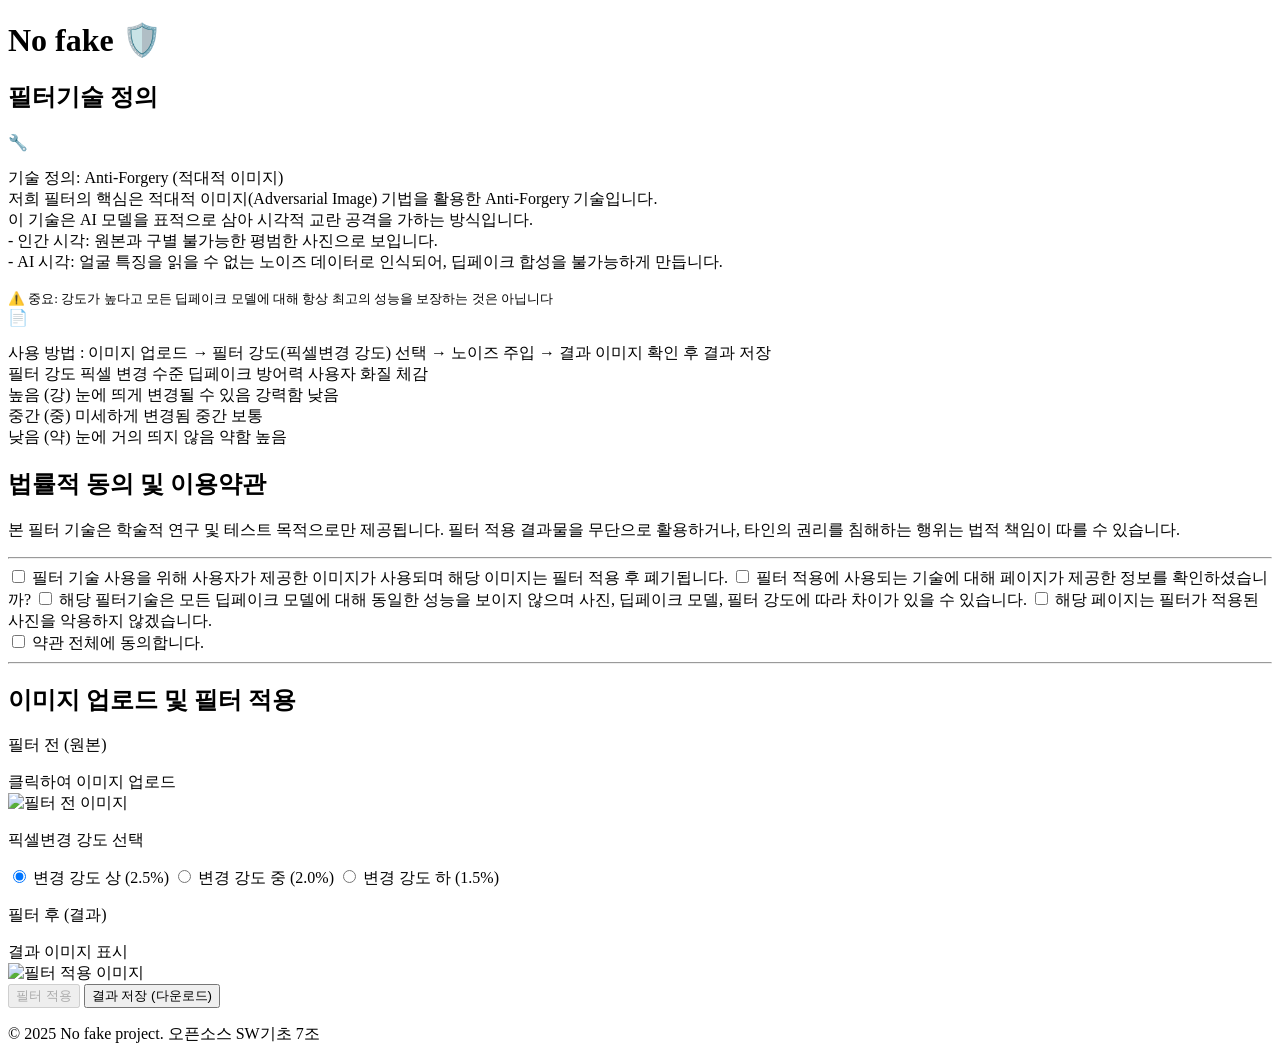
==== Code/index.html @ f8ef7f36 "Rename index.html to Code/index.html" ====
<!DOCTYPE html>
<html lang="ko">
<head>
  <meta charset="UTF-8">
  <title>No fake - 딥페이크 방지 필터</title>
  <link rel="stylesheet" href="style.css">
  <link href="https://fonts.googleapis.com/css2?family=Noto+Sans+KR:wght@400;700&display=swap" rel="stylesheet">
</head>
<body class="scroll-locked">
  <header>
    <h1>No fake 🛡️</h1>
  </header>
  
  <main>
    <section class="tech-section">
		<h2>필터기술 정의</h2>
			<div class="tech-cards">
				<div class="card">
					<span class="icon-text" aria-hidden="true">&#x1F527;</span>
					<p>
					기술 정의: Anti-Forgery (적대적 이미지) <br>
					저희 필터의 핵심은 적대적 이미지(Adversarial Image) 기법을 활용한 Anti-Forgery 기술입니다. <br>
					이 기술은 AI 모델을 표적으로 삼아 시각적 교란 공격을 가하는 방식입니다. <br>
					- 인간 시각: 원본과 구별 불가능한 평범한 사진으로 보입니다. <br>
					- AI 시각: 얼굴 특징을 읽을 수 없는 노이즈 데이터로 인식되어, 딥페이크 합성을 불가능하게 만듭니다.
					</p>
					<small>⚠️ 중요: 강도가 높다고 모든 딥페이크 모델에 대해 항상 최고의 성능을 보장하는 것은 아닙니다</small>
				</div>
				<div class="card">
					<span class="icon-text" aria-hidden="true">&#x1F4C4;</span>
					<p>
					사용 방법 : 이미지 업로드 → 필터 강도(픽셀변경 강도) 선택 → 노이즈 주입 → 결과 이미지 확인 후 결과 저장 <br>
					필터 강도	픽셀 변경 수준	딥페이크 방어력	사용자 화질 체감 <br>
					높음 (강)	눈에 띄게 변경될 수 있음	강력함	낮음 <br>
					중간 (중)	미세하게 변경됨	중간	보통 <br>
					낮음 (약)	눈에 거의 띄지 않음	약함	높음 
					</p>
				</div>
			</div>
    </section>

	<section class="terms">
		<h2>법률적 동의 및 이용약관</h2>
		<p class="terms-content">
		본 필터 기술은 학술적 연구 및 테스트 목적으로만 제공됩니다. 필터 적용 결과물을 무단으로 활용하거나, 타인의 권리를
		침해하는 행위는 법적 책임이 따를 수 있습니다.
		</p>
		<hr class="agree-divider">

		<div class="agree-group-sub">
			<label class="sub-agree-label">
				<input type="checkbox" class="required-agree"> 
				<span>
				필터 기술 사용을 위해 사용자가 제공한 이미지가 사용되며
				해당 이미지는 필터 적용 후 폐기됩니다.				
				</span>
			</label>
			<label class="sub-agree-label">
				<input type="checkbox" class="required-agree"> 
				<span>
				필터 적용에 사용되는 기술에 대해 페이지가 제공한 정보를 확인하셨습니까?
				</span>
			</label>
			<label class="sub-agree-label">
				<input type="checkbox" class="required-agree"> 
				<span>
				해당 필터기술은 모든 딥페이크 모델에 대해 동일한 성능을 보이지 않으며
				사진, 딥페이크 모델, 필터 강도에 따라 차이가 있을 수 있습니다.
				</span>
			</label>
			<label class="sub-agree-label">
				<input type="checkbox" class="required-agree"> 
				<span>
				해당 페이지는 필터가 적용된 사진을 악용하지 않겠습니다.
				</span> 
			</label>
		</div>
	  
	  
		<div class="agree-group-master">
        <label>
            <input type="checkbox" id="terms-agree-all"> 
            <span class="all-agree-text">약관 전체에 동의합니다.</span> </label>
		</div>
    </section>

    <hr>

    <section class="upload-control" id="upload-section">
      <h2>이미지 업로드 및 필터 적용</h2>
	  
	<input type="file" id="image-upload" accept="image/*" style="display: none;">

      <div class="filter-box">
        <label for="image-upload">
          <div class="image-box before">
            <p>필터 전 (원본)</p>
            <div class="image-viewer">
              <div class="image-placeholder" id="placeholder-before">
                  <span class="placeholder-text">클릭하여 이미지 업로드</span>
              </div>
              <img id="image-before" src="https://via.placeholder.com/250x150?text=Upload+Image" alt="필터 전 이미지" width="250" height="150">
            </div>
          </div>
        </label>

        <div class="slider-box">
          <p class="box-title">픽셀변경 강도 선택</p>
          <div class="radio-group">
            <label class="radio-label">
              <input type="radio" name="filter-strength" value="high" checked>
              <span>변경 강도 상 (2.5%)</span>
            </label>
            
            <label class="radio-label">
              <input type="radio" name="filter-strength" value="medium">
              <span>변경 강도 중 (2.0%)</span>
            </label>
            
            <label class="radio-label">
              <input type="radio" name="filter-strength" value="low">
              <span>변경 강도 하 (1.5%)</span>
            </label>
          </div>
        </div>

        <div class="image-box after">
          <p>필터 후 (결과)</p>
          <div class="image-viewer">
             <div class="image-placeholder" id="placeholder-after">
                <span class="placeholder-text">결과 이미지 표시</span>
            </div>
            <img id="image-after" src="https://via.placeholder.com/250x150?text=Filter+Applied" alt="필터 적용 이미지" width="250" height="150">
          </div>
        </div>
      </div>

      <div class="btn-box">
        <button id="btn-apply" class="primary" disabled>필터 적용</button>
        <button id="btn-download">결과 저장 (다운로드)</button>
      </div>
    </section>
		
	<script src="script.js"></script>
  </main>

  <footer>
    <p>© 2025 No fake project. 오픈소스 SW기초 7조</p>
  </footer>
</body>
</html>
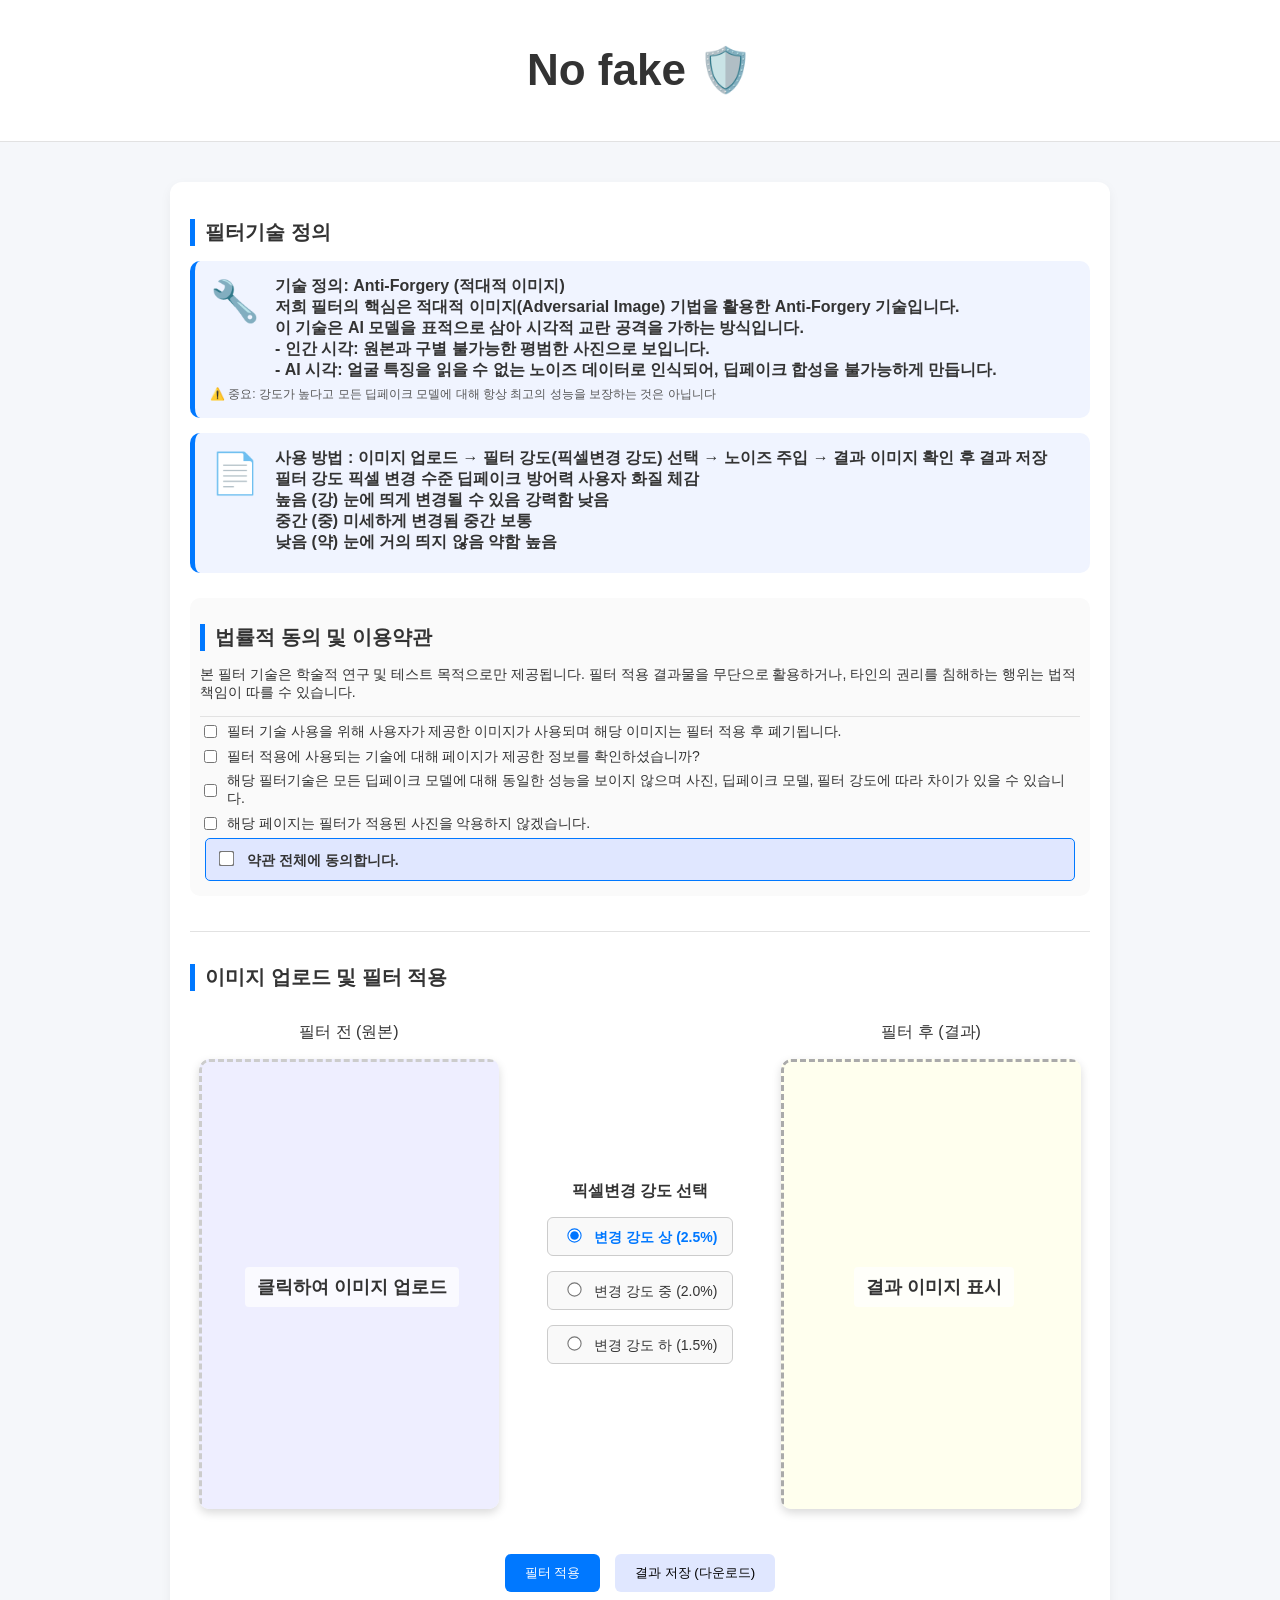
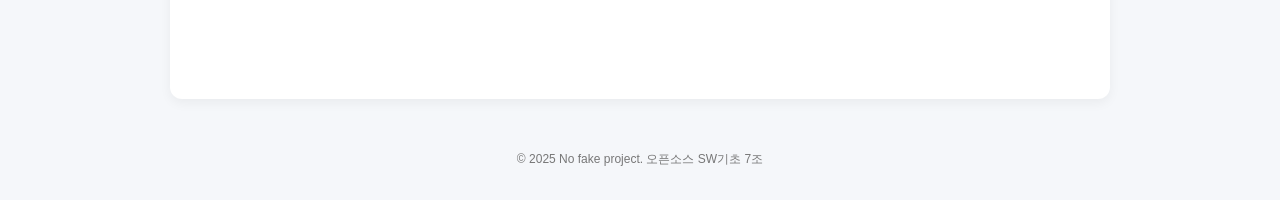
==== commit 2eab6555: "Enable 'Apply Filter' button버튼수정" ====
--- a/Code/index.html
+++ b/Code/index.html
@@ -136,7 +136,7 @@
       </div>
 
       <div class="btn-box">
-        <button id="btn-apply" class="primary" disabled>필터 적용</button>
+        <button id="btn-apply" class="primary">필터 적용</button>
         <button id="btn-download">결과 저장 (다운로드)</button>
       </div>
     </section>
--- a/Code/style.css
+++ b/Code/style.css
@@ -0,0 +1,371 @@
+/* ==================================== */
+/* 1. 기본 설정 및 레이아웃 (General Setup & Layout) */
+/* ==================================== */
+
+body {
+  font-family: "Noto Sans KR", sans-serif;
+  margin: 0;
+  background-color: #f5f7fa; /* 연한 배경색 */
+  color: #333;
+  /* 페이지 전체를 스크롤 가능한 2개 화면 분량으로 설정 */
+  min-height: 200vh; 
+  /* 헤더, 메인, 푸터를 세로로 배치하고 높이를 유연하게 조절하기 위해 flex 사용 */
+  display: flex;
+  flex-direction: column;
+}
+
+header {
+  background: #fff;
+  text-align: center;
+  padding: 15px; 
+  font-size: 22px; 
+  font-weight: bold;
+  border-bottom: 1px solid #e2e2e2;
+  flex-shrink: 0; 
+}
+
+main {
+  max-width: 900px;
+  margin: 40px auto; /* 중앙 정렬 */
+  padding: 20px;
+  background: white;
+  border-radius: 12px;
+  box-shadow: 0 4px 12px rgba(0,0,0,0.05);
+  /* 남은 수직 공간을 채우도록 설정 */
+  flex-grow: 1;
+
+  /* 내부 섹션들을 세로로 배치 */
+  display: flex;
+  flex-direction: column;
+  /* 긴 페이지 길이 확보를 위한 최소 높이 설정 */
+  min-height: calc(100vh * 1.5 - 100px); 
+}
+
+/* ==================================== */
+/* 2. 섹션별 레이아웃 및 간격 (Sections Layout) */
+/* ==================================== */
+
+/* 섹션 공통 스타일 */
+section {
+  /* 섹션 간의 수직 간격을 줄임 */
+  margin-bottom: 25px; 
+  /* 내용만큼만 높이를 차지하도록 설정 */
+  flex-grow: 0; 
+  flex-shrink: 0;
+}
+
+.tech-section {
+    flex-shrink: 0; 
+}
+
+.terms {
+    flex-shrink: 0;
+}
+
+.upload-control {
+    /* 내용 크기만큼만 높이를 차지하도록 설정 */
+    flex-grow: 0; 
+    /* 이용약관(hr)과의 수직 간격을 최소화 */
+    margin-top: 5px; 
+    
+    display: flex;
+    flex-direction: column;
+}
+
+h2 {
+  font-size: 20px;
+  margin-bottom: 15px;
+  /* 왼쪽 파란색 세로줄 디자인 */
+  border-left: 5px solid #0078ff;
+  padding-left: 10px;
+}
+
+hr {
+    border: 0;
+    height: 1px;
+    background: #e2e2e2;
+    /* 섹션 간의 분리선 역할, 상하 마진을 줄여 간격 최소화 */
+    margin: 10px 0; 
+}
+
+/* ==================================== */
+/* 3. 필터 기술 정의 섹션 (Tech Section) */
+/* ==================================== */
+
+/* 기술 카드들을 수직으로 나열하도록 변경 */
+.tech-cards {
+  display: flex;
+  flex-direction: column; /* ★★★ 수직 나열로 변경 ★★★ */
+  gap: 15px; /* 수직 간격을 조금 줄임 */
+  align-items: stretch; /* 카드가 부모 컨테이너 너비를 모두 사용하도록 설정 */
+}
+
+.card {
+  /* flex: 1; 대신 flex-grow: 0; 를 사용하여 높이가 내용만큼만 차지하도록 함 */
+  flex-grow: 0;
+  background: #f0f4ff;
+  border-radius: 10px;
+  padding: 15px;
+  text-align: left; /* ★★★ 텍스트 정렬을 왼쪽으로 변경하여 가독성 높임 ★★★ */
+  /* min-height는 필요 없으므로 제거 */
+  border-left: 5px solid #0078ff; /* 왼쪽에 강조선 추가 */
+}
+
+.icon-text {
+  /* 아이콘을 왼쪽으로 띄우고 텍스트와의 간격 확보 */
+  float: left; 
+  font-size: 40px; 
+  margin-right: 15px; /* 오른쪽 텍스트와의 간격 */
+  height: 50px; 
+  line-height: 50px; 
+}
+
+.card p {
+    overflow: hidden; /* float된 아이콘 옆의 텍스트가 정상적으로 보이도록 설정 */
+    margin-top: 0;
+    margin-bottom: 5px;
+    font-weight: bold;
+}
+
+.card small {
+    display: block; 
+    clear: both; /* float된 아이콘 아래에 위치하도록 설정 */
+    font-size: 12px;
+    color: #555;
+}
+
+/* ==================================== */
+/* 4. 법률적 동의 섹션 (Terms Section) */
+/* ==================================== */
+
+.terms {
+  background: #fafafa;
+  border-radius: 10px;
+  padding: 10px;
+  font-size: 14px;
+}
+
+.agree-group-master {
+    margin: 5px;
+    padding: 10px;
+    border: 1px solid #0078ff; /* 모두 동의 박스 테두리 강조 */
+    border-radius: 5px;
+    background-color: #e0e7ff; /* 배경색 강조 */
+    font-weight: bold;
+}
+
+.agree-group-master input {
+    /* 모두 동의 체크박스를 조금 더 크게 */
+    transform: scale(1.2);
+    margin-right: 10px;
+}
+
+.agree-divider {
+    /* 구분선 간격 조정 */
+    margin: 5px 0;
+}
+
+.agree-group-sub {
+    display: flex;
+    flex-direction: column;
+    gap: 6px; /* 하위 항목 간의 간격 */
+}
+
+.sub-agree-label {
+    display: flex;
+    align-items: center;
+    cursor: pointer;
+}
+
+.sub-agree-label input {
+    margin-right: 10px;
+}
+
+.sub-agree-label span {
+    color: #333;
+}
+
+/* ==================================== */
+/* 5. 이미지 업로드 및 필터 적용 섹션 (Upload Control) */
+/* ==================================== */
+
+/* 필터 전/후 이미지와 강도 선택 박스를 수평으로 배치 */
+.filter-box {
+  display: flex;
+  justify-content: space-around;
+  align-items: center;
+  gap: 30px;
+  flex-wrap: wrap;
+  margin-top: 0; 
+}
+
+/* image-box를 클릭하여 파일 업로드가 가능하도록 label 속성을 block으로 설정 */
+.filter-box label {
+    display: block;
+}
+
+.image-box {
+  text-align: center;
+}
+
+/* 업로드 영역임을 표시하기 위해 커서 모양 변경 */
+.image-box.before {
+    cursor: pointer;
+    margin: 0;
+    padding: 0;
+}
+
+/* 이미지 뷰어 (이미지 및 Placeholder를 담는 컨테이너) */
+.image-viewer {
+    position: relative;
+    /* 상하로 길쭉한 비율로 크기 설정 */
+    width: 300px; 
+    height: 450px;
+    border-radius: 10px;
+    box-shadow: 0 4px 10px rgba(0,0,0,0.15); 
+    margin-bottom: 15px; 
+    overflow: hidden;
+}
+
+.image-box img {
+  /* 뷰어 크기에 맞춰 이미지 채우기 */
+  width: 100%; 
+  height: 100%;
+  object-fit: cover;
+  border-radius: 10px;
+  box-shadow: none; 
+}
+
+/* 이미지 삽입/표시 유도 박스 (Placeholder) */
+.image-placeholder {
+    position: absolute; /* image-viewer 위에 겹쳐 표시 */
+    top: 0;
+    left: 0;
+    width: 100%;
+    height: 100%;
+    background-color: #eef; 
+    border: 3px dashed #ccc;
+    border-radius: 10px;
+    display: flex;
+    justify-content: center;
+    align-items: center;
+    z-index: 10;
+    transition: opacity 0.3s;
+}
+
+/* 필터 후 이미지 박스는 다른 색상으로 구분 */
+.image-box.after .image-placeholder {
+    background-color: #ffe; 
+    border-color: #aaa;
+}
+
+.placeholder-text {
+    font-size: 18px;
+    font-weight: bold;
+    padding: 8px 12px;
+    background: rgba(255, 255, 255, 0.7);
+    border-radius: 4px;
+}
+
+/* ==================================== */
+/* 6. 필터 강도 선택 (Radio Box) */
+/* ==================================== */
+
+.slider-box {
+  text-align: center;
+  display: flex;
+  flex-direction: column;
+  justify-content: center;
+  align-items: center;
+  /* 이미지 뷰어 높이와 동일하게 설정하여 수직 중앙 정렬 효과 */
+  min-height: 450px; 
+}
+
+.slider-box .box-title {
+    font-weight: bold;
+    margin-bottom: 15px;
+}
+
+.radio-group {
+    display: flex;
+    flex-direction: column; 
+    gap: 15px; 
+    width: 100%;
+}
+
+.radio-label {
+    display: flex;
+    align-items: center;
+    justify-content: flex-start;
+    padding: 8px 15px;
+    border: 1px solid #ccc;
+    border-radius: 6px;
+    background-color: #f9f9f9;
+    cursor: pointer;
+    transition: background-color 0.2s;
+    font-size: 14px;
+    font-weight: 500;
+}
+
+.radio-label:hover {
+    background-color: #e0e7ff; 
+    border-color: #0078ff;
+}
+
+.radio-label input[type="radio"] {
+    margin-right: 10px;
+    transform: scale(1.1);
+}
+
+/* 선택된 라디오 버튼 텍스트 강조 */
+.radio-label input[type="radio"]:checked + span {
+    color: #0078ff;
+    font-weight: bold;
+}
+
+/* ==================================== */
+/* 7. 버튼 및 푸터 (Buttons & Footer) */
+/* ==================================== */
+
+.btn-box {
+  text-align: center;
+  margin-top: 30px;
+}
+
+button {
+  padding: 10px 20px;
+  margin: 0 5px;
+  background-color: #e0e7ff;
+  border: none;
+  border-radius: 6px;
+  cursor: pointer;
+  transition: background 0.2s;
+}
+
+button:hover {
+  background-color: #c7d7ff;
+}
+
+button.primary {
+  background-color: #0078ff;
+  color: white;
+}
+
+button.primary:hover {
+  background-color: #005fd1;
+}
+
+footer {
+  text-align: center;
+  font-size: 12px;
+  color: #777;
+  /* 푸터를 페이지 하단에 고정 */
+  margin-top: auto;
+  padding-bottom: 20px;
+  flex-shrink: 0;
+}
+
+.scroll-locked {
+    /* 스크롤 잠금: 화면의 내용이 넘치더라도 스크롤 바가 생기지 않도록 합니다. */
+    overflow-y: hidden;
+}
